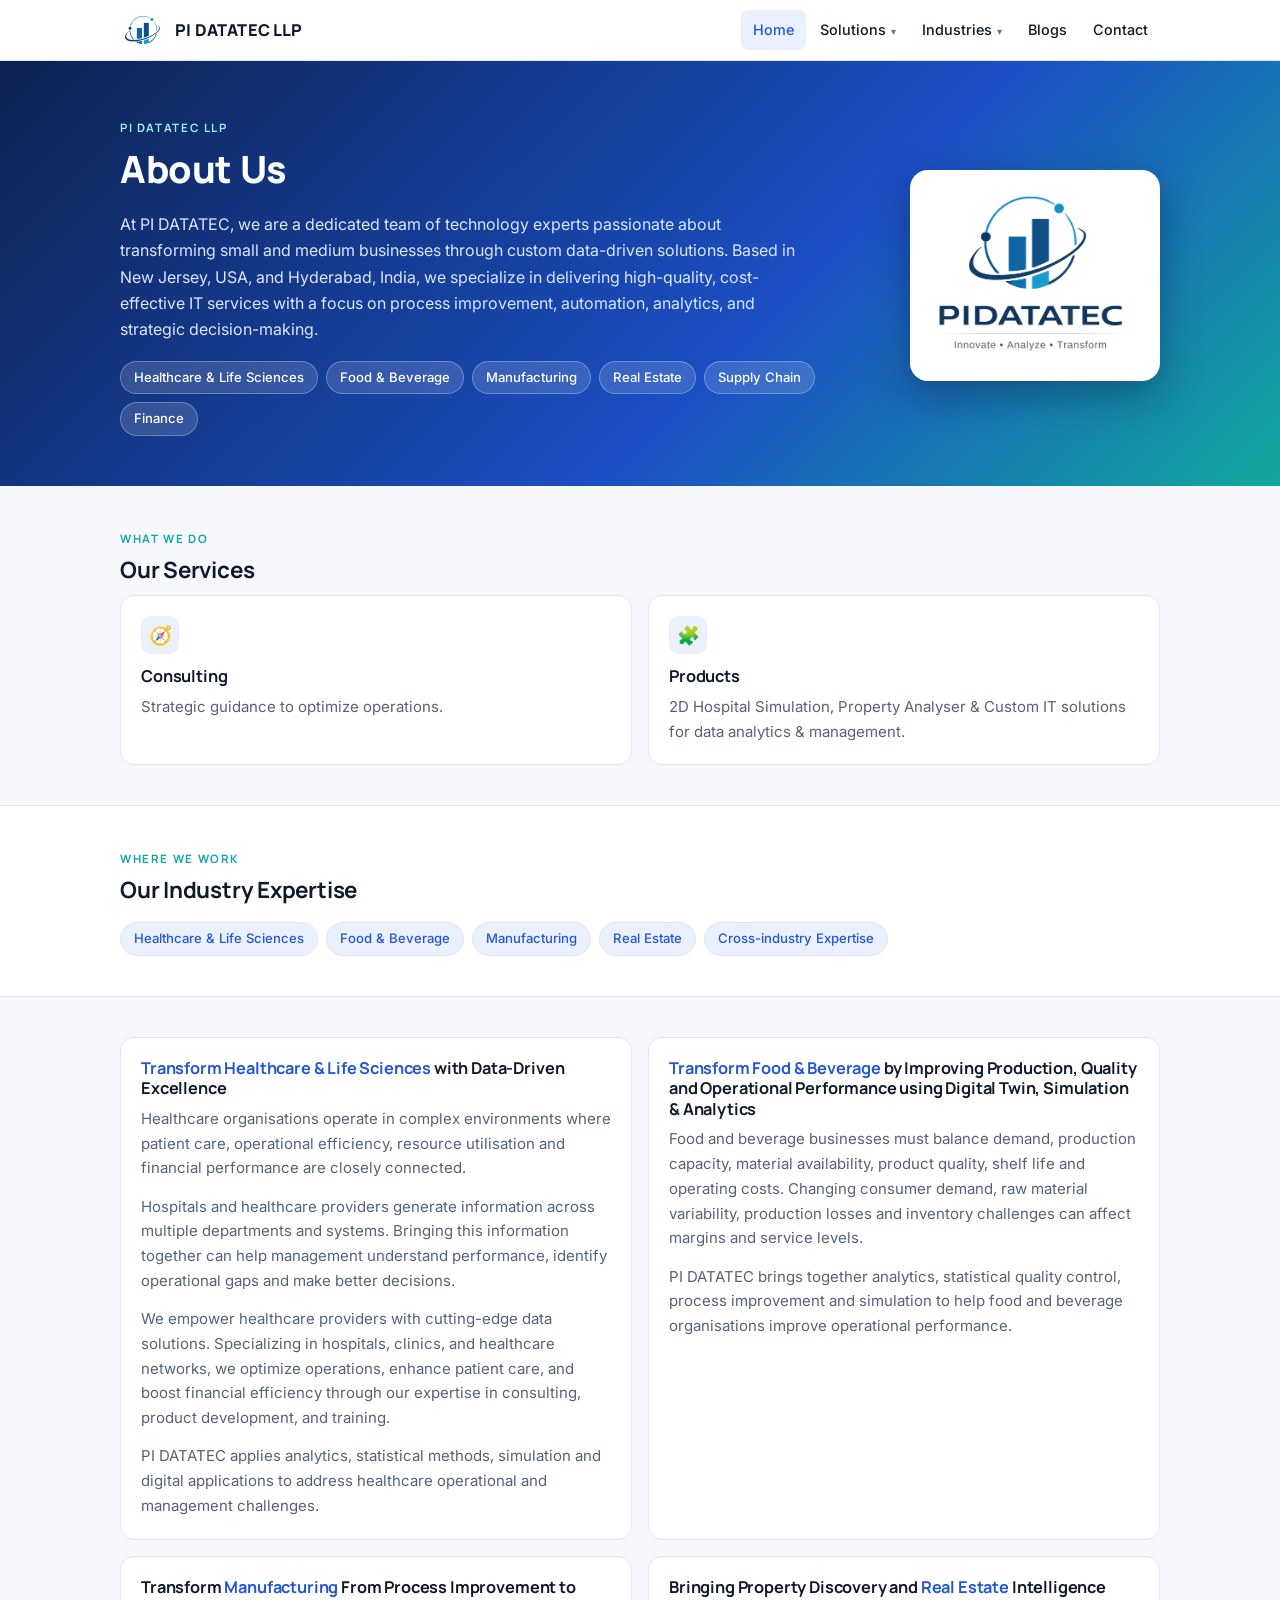
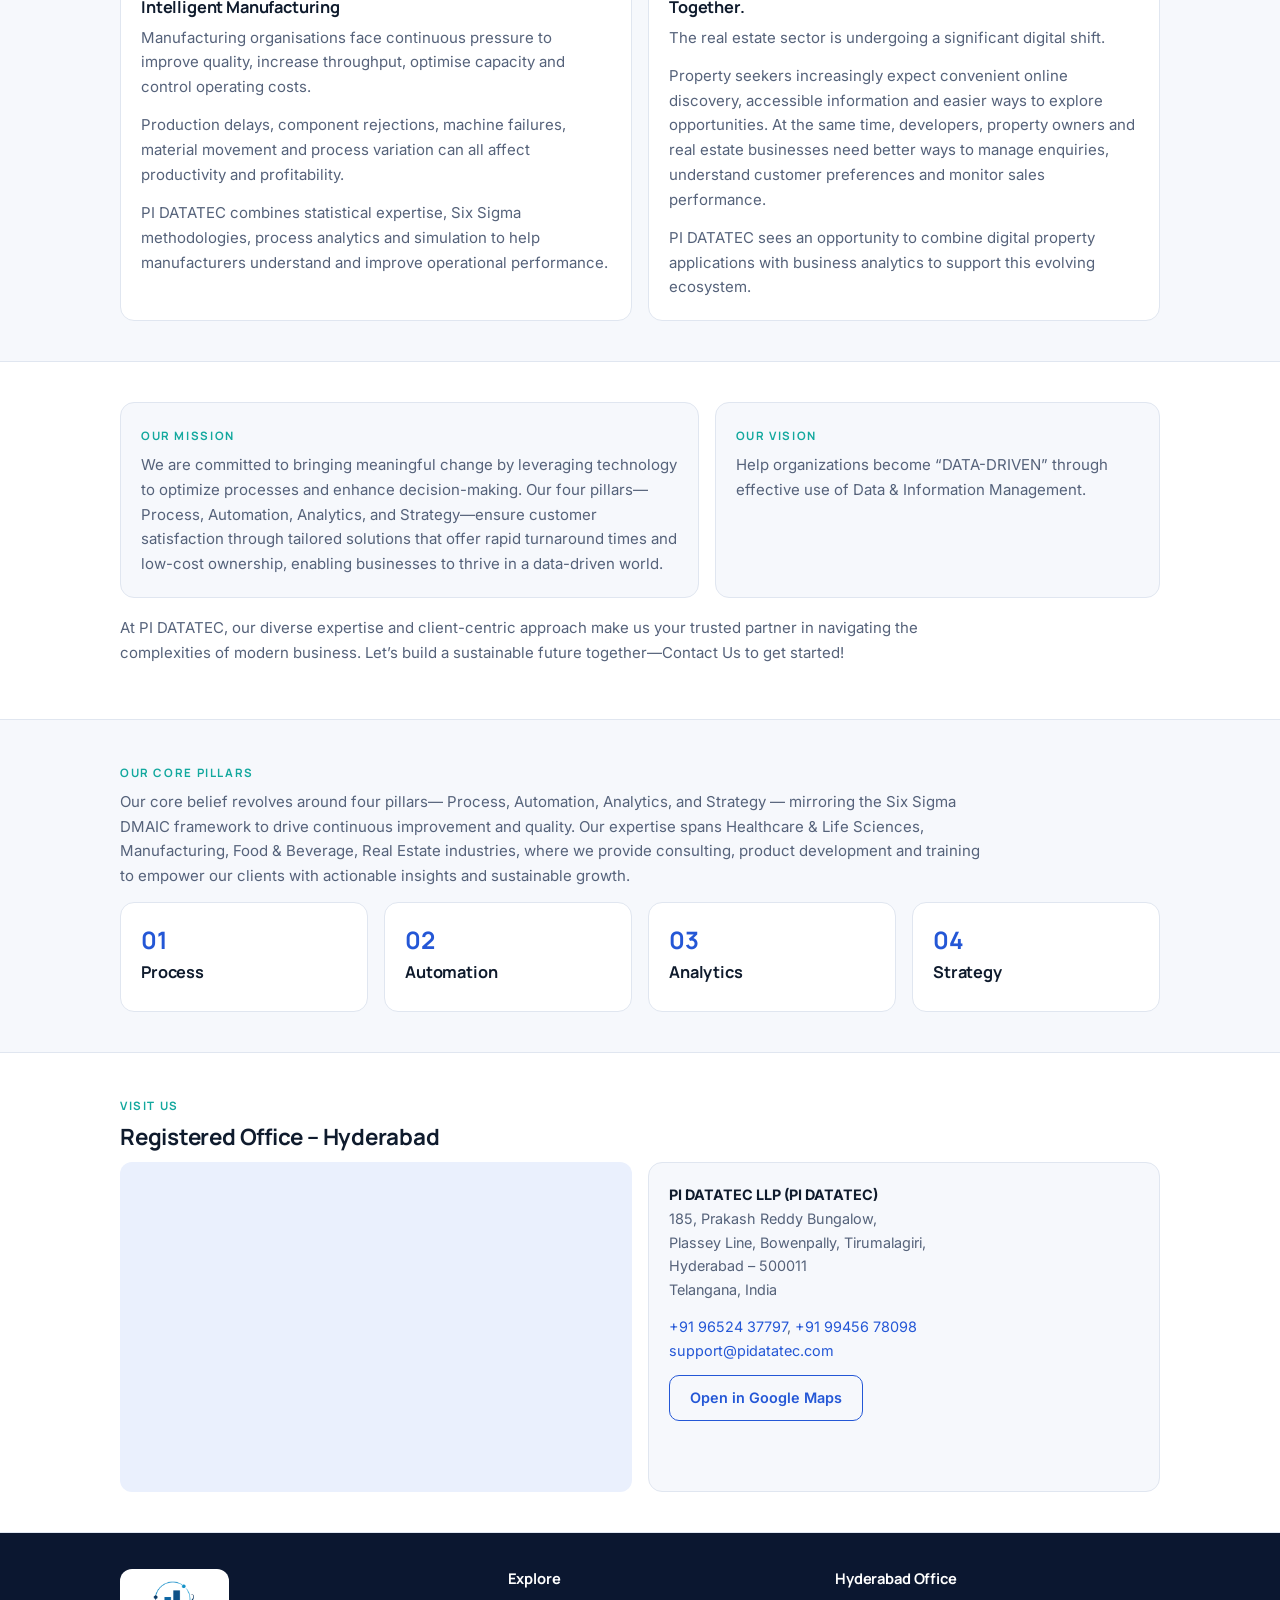
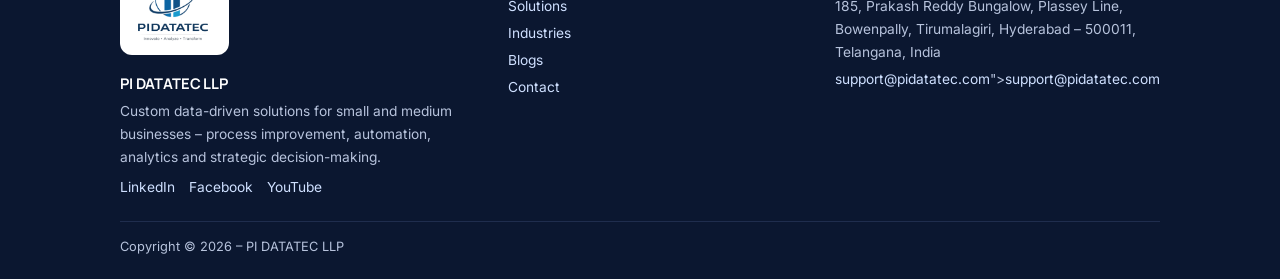
==== index.html @ b5509ce9 "Multi-page structure with external CSS, JS" ====
<!DOCTYPE html>
<html lang="en-GB">
<head>
<meta charset="utf-8">
<meta name="viewport" content="width=device-width, initial-scale=1, viewport-fit=cover">
<title>PI DATATEC LLP</title>
<meta name="description" content="PI DATATEC LLP – custom data-driven solutions: consulting, products and training in analytics, automation and simulation.">
<link rel="icon" type="image/png" href="[data-uri]">
<link rel="preconnect" href="https://fonts.googleapis.com">
<link rel="preconnect" href="https://fonts.gstatic.com" crossorigin>
<link href="https://fonts.googleapis.com/css2?family=Inter:wght@400;500&family=Manrope:wght@600;700;800&display=swap" rel="stylesheet">
<link rel="stylesheet" href="css/style.css">
</head>
<body>
<header><div class="wrap bar">
<a class="logo" href="#home" aria-label="PI DATATEC LLP – Home"><img src="[data-uri]" alt="" width="38" height="30">PI DATATEC LLP</a>
<button id="mb" aria-label="Menu" aria-expanded="false">☰ Menu</button>
<nav id="nav" aria-label="Main"><ul>
<li><a href="#home">Home</a></li>
<li class="has"><a href="#solutions">Solutions</a><ul>
 <li><a href="#consulting">Consulting</a></li>
 <li class="has"><a href="#products">Products</a><ul>
  <li class="has"><a href="#healthcare">Healthcare</a><ul><li><a href="#hsim-2d">HSIM-2D</a></li></ul></li>
 </ul></li>
</ul></li>
<li class="has"><a href="#industries">Industries</a><ul>
 <li><a href="#healthcare-lifesciences">Healthcare &amp; Lifesciences</a></li>
 <li><a href="#manufacturing">Manufacturing</a></li>
 <li><a href="#food-beverage">Food &amp; Beverage</a></li>
 <li><a href="#real-estate">Real Estate</a></li>
 <li class="has"><a href="#cross-industry">Cross Industry Expertise</a><ul><li><a href="#supply-chain">Supply Chain (All Domains)</a></li></ul></li>
</ul></li>
<li><a href="#blogs">Blogs</a></li>
<li><a href="#contact">Contact</a></li>
</ul></nav>
</div></header>

<main id="app"></main>

<footer><div class="wrap">
<div class="fg">
<div><div class="fl"><img src="[data-uri]" alt="PI DATATEC logo"></div><h4>PI DATATEC LLP</h4><p>Custom data-driven solutions for small and medium businesses – process improvement, automation, analytics and strategic decision-making.</p>
<div class="soc"><a href="https://www.linkedin.com/company/pi-datatec-llp" target="_blank" rel="noopener">LinkedIn</a><a href="https://www.facebook.com/PI DATATEC" target="_blank" rel="noopener">Facebook</a><a href="https://www.youtube.com/@PI DATATEC" target="_blank" rel="noopener">YouTube</a></div></div>
<div><h4>Explore</h4><p><a href="#solutions">Solutions</a></p><p><a href="#industries">Industries</a></p><p><a href="#blogs">Blogs</a></p><p><a href="#contact">Contact</a></p></div>
<div><h4>Hyderabad Office</h4><p>185, Prakash Reddy Bungalow, Plassey Line, Bowenpally, Tirumalagiri, Hyderabad – 500011, Telangana, India</p><p>support@pidatatec.com</p></div>
</div>
<div class="cp">Copyright © 2026 – PI DATATEC LLP</div>
</div></footer>

<script src="js/main.js"></script>
</body>
</html>
---- css/style.css ----
:root{--bg:#f6f8fc;--sf:#fff;--ink:#0f1b2d;--mut:#55627a;--br:#2457d6;--br2:#13a89e;--ln:#e0e6f0;--soft:#eaf0fd;--hero:linear-gradient(135deg,#0d2250,#1b4fc4 60%,#13a89e);
--hf:'Manrope','Segoe UI',system-ui,sans-serif;--bf:'Inter','Segoe UI',system-ui,-apple-system,sans-serif;
box-sizing:border-box;padding-top:env(safe-area-inset-top,0px);padding-bottom:env(safe-area-inset-bottom,0px)}
@media (prefers-color-scheme:dark){:root:not([data-theme="light"]){--bg:#0b1322;--sf:#121c31;--ink:#e8eefb;--mut:#9aa8c2;--br:#7ba0ff;--br2:#3fd0c4;--ln:#22304a;--soft:#17243f;color-scheme:dark}}
:root[data-theme="dark"]{--bg:#0b1322;--sf:#121c31;--ink:#e8eefb;--mut:#9aa8c2;--br:#7ba0ff;--br2:#3fd0c4;--ln:#22304a;--soft:#17243f;color-scheme:dark}
html{scroll-padding-top:calc(env(safe-area-inset-top,0px) + 70px);scroll-behavior:smooth}
*,*::before,*::after{box-sizing:border-box}
body{margin:0;background:var(--bg);color:var(--ink);font:400 15px/1.65 var(--bf);-webkit-font-smoothing:antialiased}
body::before{content:"";position:fixed;inset:0 0 auto;height:env(safe-area-inset-top,0px);background:var(--sf);z-index:60}
a{color:var(--br);text-decoration:none}a:hover{text-decoration:underline}
h1,h2,h3,h4{font-family:var(--hf);line-height:1.25;margin:0 0 .5em;letter-spacing:-.01em}
h1{font-size:clamp(1.7rem,3.4vw,2.35rem);font-weight:800}h2{font-size:1.4rem;font-weight:700}h3{font-size:1.02rem;font-weight:700}h4{font-size:.92rem;font-weight:700}
p{margin:0 0 .9em;color:var(--mut)}
.wrap{max-width:1080px;margin:0 auto;padding:0 20px}
header{position:sticky;top:env(safe-area-inset-top,0px);z-index:50;background:var(--sf);border-bottom:1px solid var(--ln)}
.bar{display:flex;align-items:center;justify-content:space-between;height:60px}
.logo{display:flex;align-items:center;gap:10px;font:800 1.02rem var(--hf);color:var(--ink);letter-spacing:.01em}
.logo:hover{text-decoration:none}.logo img{height:34px;width:auto;display:block;background:#fff;border-radius:8px;padding:3px 5px}.logo i{width:32px;height:32px;border-radius:9px;background:var(--hero);color:#fff;display:grid;place-items:center;font:700 1.15rem Georgia,serif;font-style:normal}
nav ul{list-style:none;margin:0;padding:0}
nav>ul{display:flex;gap:2px}
nav li{position:relative}
nav a{display:block;padding:8px 12px;color:var(--ink);font-weight:500;font-size:.9rem;border-radius:8px;white-space:nowrap}
nav a:hover,nav a.on{background:var(--soft);color:var(--br);text-decoration:none}
nav .has>a::after{content:"▾";margin-left:5px;font-size:.7em;opacity:.6}
nav ul ul{display:none;position:absolute;top:100%;left:0;min-width:230px;background:var(--sf);border:1px solid var(--ln);border-radius:12px;padding:6px;box-shadow:0 12px 30px rgba(10,25,60,.14)}
nav ul ul ul{top:-7px;left:100%}
nav ul ul .has>a::after{content:"▸";float:right}
nav li:hover>ul,nav li:focus-within>ul{display:block}
#mb{display:none;background:none;border:1px solid var(--ln);color:var(--ink);border-radius:8px;padding:6px 11px;font:500 .9rem var(--bf);cursor:pointer}
.hero{background:var(--hero);color:#fff;padding:54px 0 50px;position:relative;overflow:hidden}
.hero .wrap{display:flex;align-items:center;justify-content:space-between;gap:36px}.hero .tx{flex:1}.lg{flex:0 0 250px;background:#fff;border-radius:18px;padding:14px;box-shadow:0 14px 40px rgba(5,15,40,.35)}.lg img{width:100%;height:auto;display:block}
.fl{background:#fff;border-radius:12px;padding:8px 12px;display:inline-block;margin-bottom:12px}.fl img{height:70px;width:auto;display:block}
.hero h1{color:#fff;max-width:720px}.hero p{color:#dbe6ff;max-width:700px;font-size:1rem}
.eyebrow{display:inline-block;font:700 .72rem var(--hf);letter-spacing:.14em;text-transform:uppercase;color:var(--br2);margin-bottom:10px}
.hero .eyebrow{color:#9cf0e8}
.chips{display:flex;flex-wrap:wrap;gap:8px;margin-top:18px}
.chip{padding:5px 13px;border-radius:99px;font-size:.82rem;font-weight:500;background:rgba(255,255,255,.14);border:1px solid rgba(255,255,255,.28);color:#fff}
.chip:hover{background:rgba(255,255,255,.24);text-decoration:none}
.chips.d .chip{background:var(--soft);border-color:var(--ln);color:var(--br)}
.sec{padding:40px 0}.sec.alt{background:var(--sf);border-block:1px solid var(--ln)}
.ph{padding:34px 0 26px;background:var(--sf);border-bottom:1px solid var(--ln)}
.ph p{max-width:760px;font-size:1rem;margin:0}
.crumb{font-size:.78rem;color:var(--mut);margin-bottom:8px}
.grid{display:grid;gap:16px}.g2{grid-template-columns:repeat(2,1fr)}.g3{grid-template-columns:repeat(3,1fr)}.g4{grid-template-columns:repeat(4,1fr)}
.card{background:var(--sf);border:1px solid var(--ln);border-radius:14px;padding:20px}
.sec.alt .card{background:var(--bg)}
a.card{display:block;color:inherit;transition:transform .15s,border-color .15s}a.card:hover{transform:translateY(-2px);border-color:var(--br);text-decoration:none}
.card p:last-child{margin:0}
.ic{width:38px;height:38px;border-radius:10px;background:var(--soft);display:grid;place-items:center;font-size:1.15rem;margin-bottom:12px}
ul.l{list-style:none;padding:0;margin:0}
ul.l li{position:relative;padding:3px 0 3px 20px;color:var(--mut);font-size:.9rem}
ul.l li::before{content:"";position:absolute;left:2px;top:.85em;width:7px;height:7px;border-radius:50%;background:var(--br2)}
.imp{margin-top:14px;padding:10px 14px;border-radius:10px;background:var(--soft);color:var(--ink);font-size:.88rem}
.btn{display:inline-block;padding:10px 20px;border-radius:10px;background:var(--br);color:#fff;font-weight:600;font-size:.9rem}
.btn:hover{text-decoration:none;filter:brightness(1.08)}.btn.o{background:none;border:1px solid var(--br);color:var(--br)}
.hero .btn{background:#fff;color:#0d2250}
.mv{display:grid;grid-template-columns:1.3fr 1fr;gap:16px}
.pill{font:700 1.5rem var(--hf);color:var(--br);margin-bottom:6px}
.cta{background:var(--hero);color:#fff;border-radius:16px;padding:30px;text-align:center}
.cta h2{color:#fff}.cta p{color:#dbe6ff;max-width:560px;margin:0 auto 16px}.cta .btn{background:#fff;color:#0d2250}
.map{border:0;width:100%;height:330px;border-radius:12px;background:var(--soft);display:block}
.ct{font-size:.9rem;color:var(--mut)}.ct b{color:var(--ink)}
.step{counter-increment:s}.step h3::before{counter-increment:none;content:counter(s) ". "}
.steps{counter-reset:s}
.art{max-width:760px}.art p,.art li{color:var(--ink);font-size:.95rem}.art img{max-width:100%;height:auto;border-radius:10px}.art h2,.art h3,.art h4{margin-top:1.4em}.meta{font-size:.8rem;color:var(--mut);margin-bottom:14px}.tg{display:inline-block;margin:0 6px 6px 0;padding:2px 10px;border-radius:99px;background:var(--soft);color:var(--br);font-size:.75rem}
footer{background:#0b1730;color:#b7c3dc;padding:36px 0 22px;font-size:.86rem}
footer a{color:#cfe0ff}footer h4{color:#fff;margin-bottom:8px}footer p{color:#b7c3dc;margin:0 0 4px}
.fg{display:grid;grid-template-columns:1.2fr 1fr 1fr;gap:26px}
.soc{display:flex;gap:14px;margin-top:8px}
.cp{border-top:1px solid #1f2d4d;margin-top:22px;padding-top:14px;font-size:.8rem}
@media(max-width:860px){
#mb{display:block}
nav{display:none;position:absolute;top:100%;left:0;right:0;background:var(--sf);border-bottom:1px solid var(--ln);max-height:78vh;overflow:auto;padding:8px 14px}
nav.open{display:block}nav>ul{flex-direction:column}
nav ul ul,nav ul ul ul{display:block;position:static;border:0;box-shadow:none;padding:0 0 0 14px;min-width:0}
nav .has>a::after{display:none}
.g2,.g3,.g4,.mv,.fg{grid-template-columns:1fr}
.hero .wrap{flex-direction:column;align-items:flex-start}.lg{flex-basis:auto;width:190px}
}
@media(min-width:861px) and (max-width:1000px){.g4{grid-template-columns:repeat(2,1fr)}.g3{grid-template-columns:repeat(2,1fr)}}
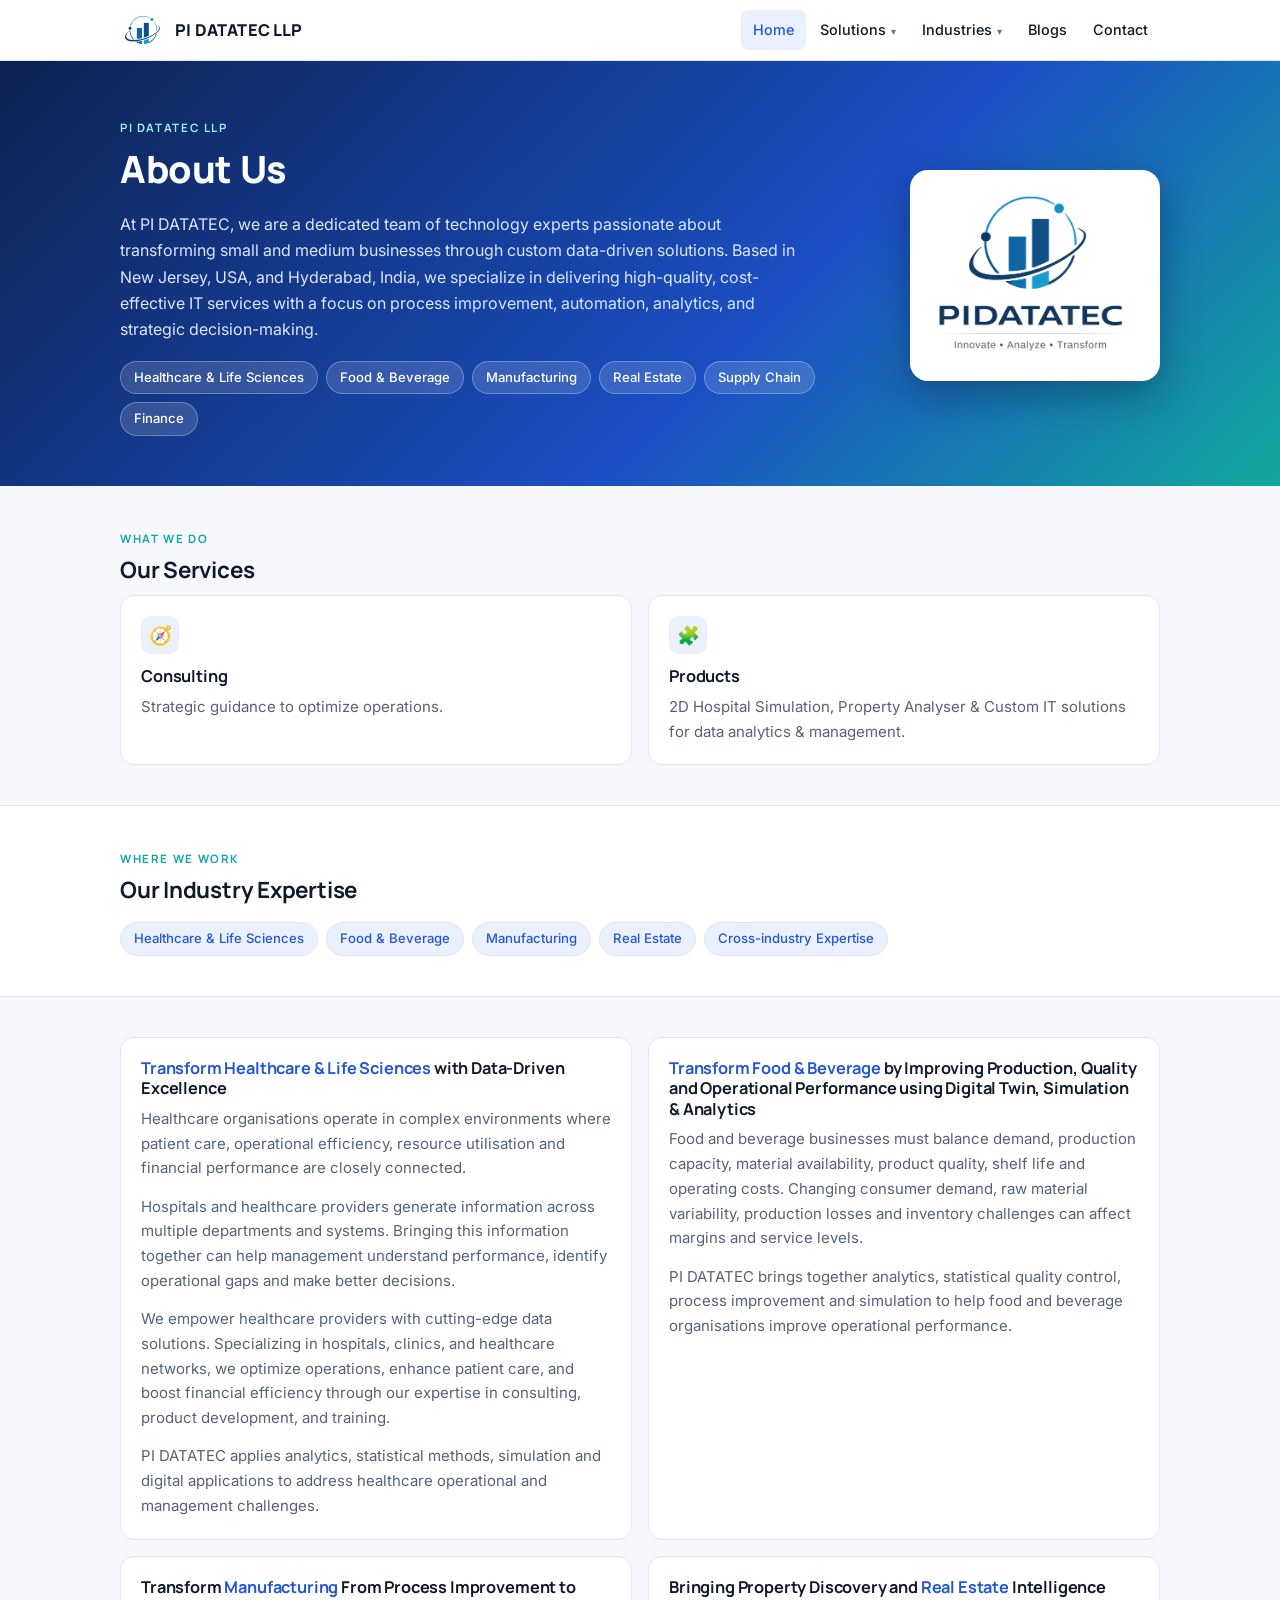
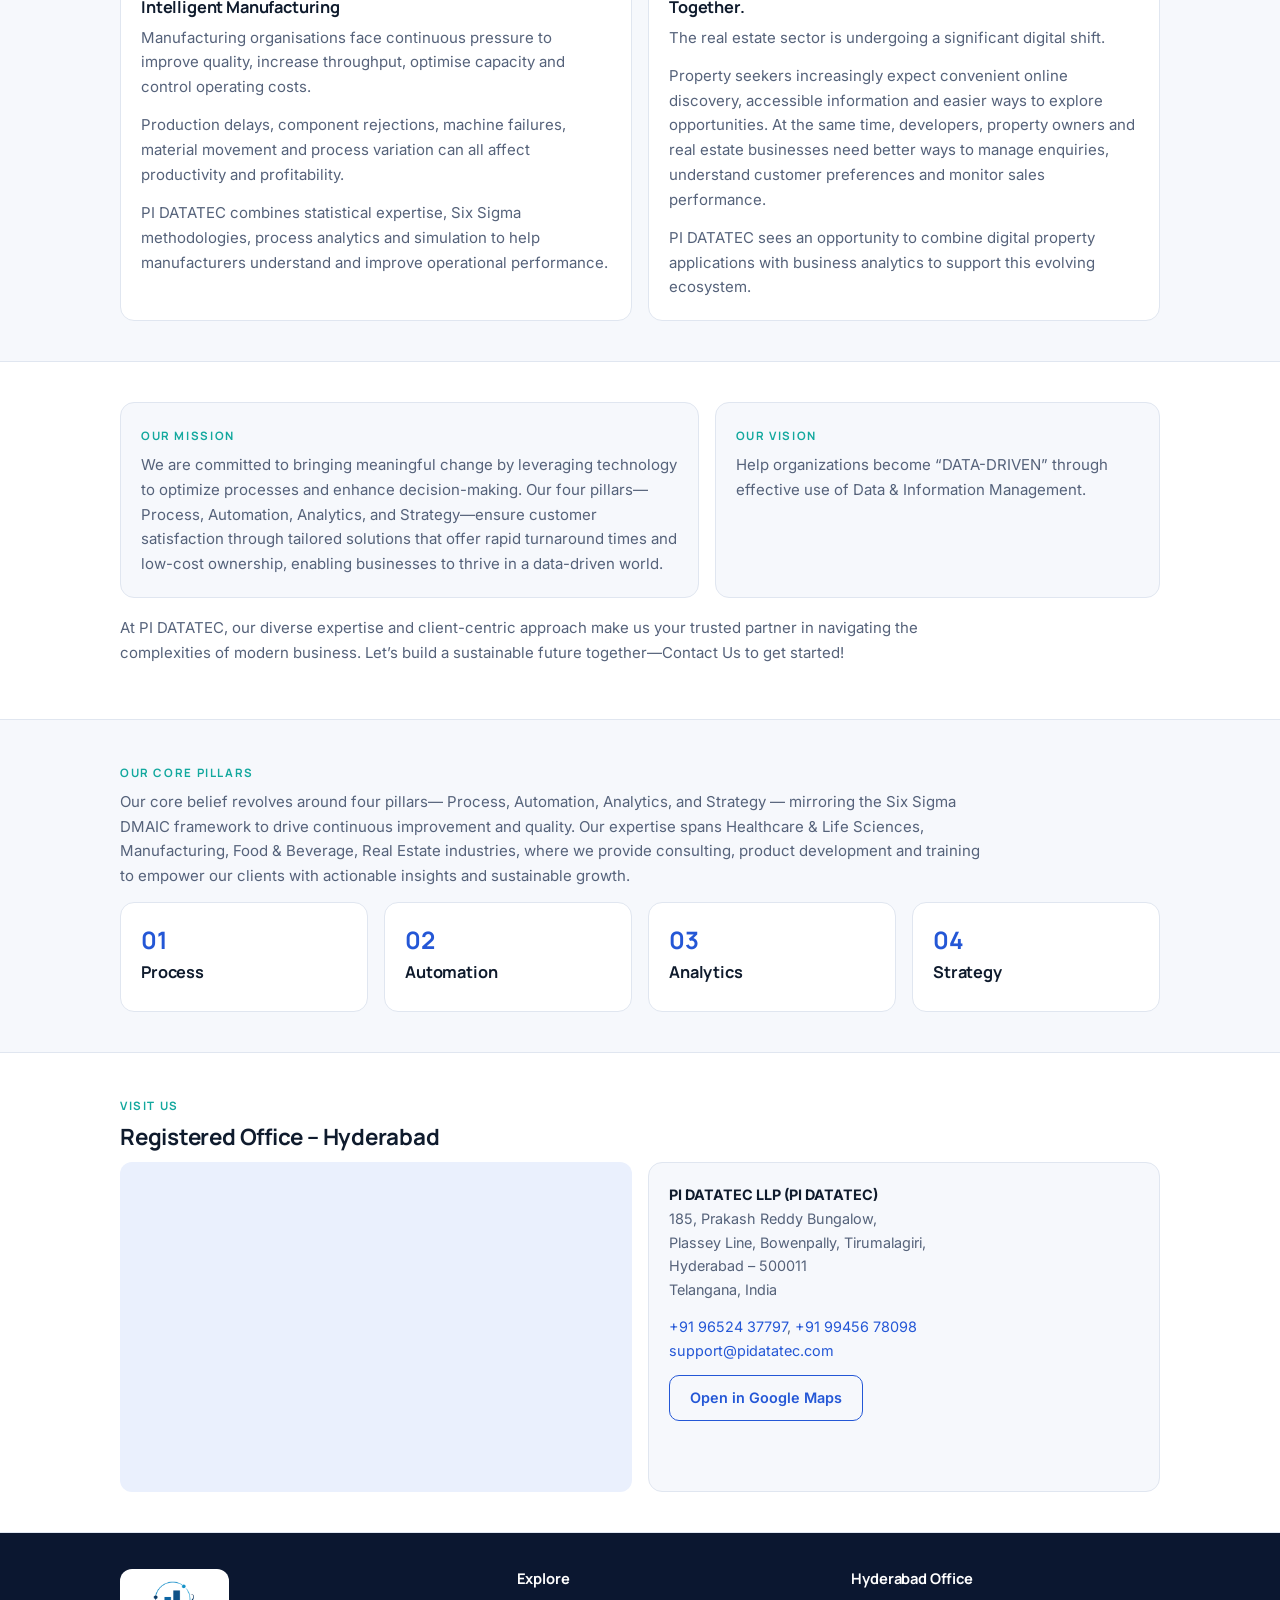
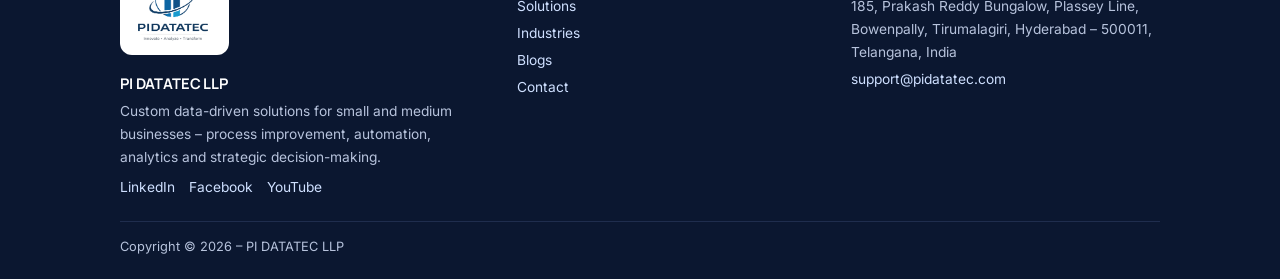
==== commit de331026: "CORRECTED THE ISSUES" ====
--- a/index.html
+++ b/index.html
@@ -6,32 +6,29 @@
 <title>PI DATATEC LLP</title>
 <meta name="description" content="PI DATATEC LLP – custom data-driven solutions: consulting, products and training in analytics, automation and simulation.">
 <link rel="icon" type="image/png" href="[data-uri]">
-<link rel="preconnect" href="https://fonts.googleapis.com">
-<link rel="preconnect" href="https://fonts.gstatic.com" crossorigin>
-<link href="https://fonts.googleapis.com/css2?family=Inter:wght@400;500&family=Manrope:wght@600;700;800&display=swap" rel="stylesheet">
 <link rel="stylesheet" href="css/style.css">
 </head>
 <body>
 <header><div class="wrap bar">
-<a class="logo" href="#home" aria-label="PI DATATEC LLP – Home"><img src="[data-uri]" alt="" width="38" height="30">PI DATATEC LLP</a>
+<a class="logo" href="index.html" aria-label="PI DATATEC LLP – Home"><img src="[data-uri]" alt="" width="38" height="30">PI DATATEC LLP</a>
 <button id="mb" aria-label="Menu" aria-expanded="false">☰ Menu</button>
 <nav id="nav" aria-label="Main"><ul>
-<li><a href="#home">Home</a></li>
-<li class="has"><a href="#solutions">Solutions</a><ul>
- <li><a href="#consulting">Consulting</a></li>
- <li class="has"><a href="#products">Products</a><ul>
-  <li class="has"><a href="#healthcare">Healthcare</a><ul><li><a href="#hsim-2d">HSIM-2D</a></li></ul></li>
+<li><a href="index.html">Home</a></li>
+<li class="has"><a href="services.html#solutions">Solutions</a><ul>
+ <li><a href="services.html#consulting">Consulting</a></li>
+ <li class="has"><a href="services.html#products">Products</a><ul>
+  <li class="has"><a href="services.html#healthcare">Healthcare</a><ul><li><a href="services.html#hsim-2d">HSIM-2D</a></li></ul></li>
  </ul></li>
 </ul></li>
-<li class="has"><a href="#industries">Industries</a><ul>
- <li><a href="#healthcare-lifesciences">Healthcare &amp; Lifesciences</a></li>
- <li><a href="#manufacturing">Manufacturing</a></li>
- <li><a href="#food-beverage">Food &amp; Beverage</a></li>
- <li><a href="#real-estate">Real Estate</a></li>
- <li class="has"><a href="#cross-industry">Cross Industry Expertise</a><ul><li><a href="#supply-chain">Supply Chain (All Domains)</a></li></ul></li>
+<li class="has"><a href="industries.html#industries">Industries</a><ul>
+ <li><a href="industries.html#healthcare-lifesciences">Healthcare &amp; Lifesciences</a></li>
+ <li><a href="industries.html#manufacturing">Manufacturing</a></li>
+ <li><a href="industries.html#food-beverage">Food &amp; Beverage</a></li>
+ <li><a href="industries.html#real-estate">Real Estate</a></li>
+ <li class="has"><a href="industries.html#cross-industry">Cross Industry Expertise</a><ul><li><a href="industries.html#supply-chain">Supply Chain (All Domains)</a></li></ul></li>
 </ul></li>
-<li><a href="#blogs">Blogs</a></li>
-<li><a href="#contact">Contact</a></li>
+<li><a href="index.html#blogs">Blogs</a></li>
+<li><a href="contact.html">Contact</a></li>
 </ul></nav>
 </div></header>
 
@@ -41,8 +38,8 @@
 <div class="fg">
 <div><div class="fl"><img src="[data-uri]" alt="PI DATATEC logo"></div><h4>PI DATATEC LLP</h4><p>Custom data-driven solutions for small and medium businesses – process improvement, automation, analytics and strategic decision-making.</p>
 <div class="soc"><a href="https://www.linkedin.com/company/pi-datatec-llp" target="_blank" rel="noopener">LinkedIn</a><a href="https://www.facebook.com/PI DATATEC" target="_blank" rel="noopener">Facebook</a><a href="https://www.youtube.com/@PI DATATEC" target="_blank" rel="noopener">YouTube</a></div></div>
-<div><h4>Explore</h4><p><a href="#solutions">Solutions</a></p><p><a href="#industries">Industries</a></p><p><a href="#blogs">Blogs</a></p><p><a href="#contact">Contact</a></p></div>
-<div><h4>Hyderabad Office</h4><p>185, Prakash Reddy Bungalow, Plassey Line, Bowenpally, Tirumalagiri, Hyderabad – 500011, Telangana, India</p><p>support@pidatatec.com</p></div>
+<div><h4>Explore</h4><p><a href="services.html#solutions">Solutions</a></p><p><a href="industries.html#industries">Industries</a></p><p><a href="index.html#blogs">Blogs</a></p><p><a href="contact.html">Contact</a></p></div>
+<div><h4>Hyderabad Office</h4><p>185, Prakash Reddy Bungalow, Plassey Line, Bowenpally, Tirumalagiri, Hyderabad – 500011, Telangana, India</p><p><a href="mailto:support@pidatatec.com">support@pidatatec.com</a></p></div>
 </div>
 <div class="cp">Copyright © 2026 – PI DATATEC LLP</div>
 </div></footer>
--- a/css/style.css
+++ b/css/style.css
@@ -1,3 +1,5 @@
+@import url("https://fonts.googleapis.com/css2?family=Inter:wght@400;500&family=Manrope:wght@600;700;800&display=swap");
+
 :root{--bg:#f6f8fc;--sf:#fff;--ink:#0f1b2d;--mut:#55627a;--br:#2457d6;--br2:#13a89e;--ln:#e0e6f0;--soft:#eaf0fd;--hero:linear-gradient(135deg,#0d2250,#1b4fc4 60%,#13a89e);
 --hf:'Manrope','Segoe UI',system-ui,sans-serif;--bf:'Inter','Segoe UI',system-ui,-apple-system,sans-serif;
 box-sizing:border-box;padding-top:env(safe-area-inset-top,0px);padding-bottom:env(safe-area-inset-bottom,0px)}
